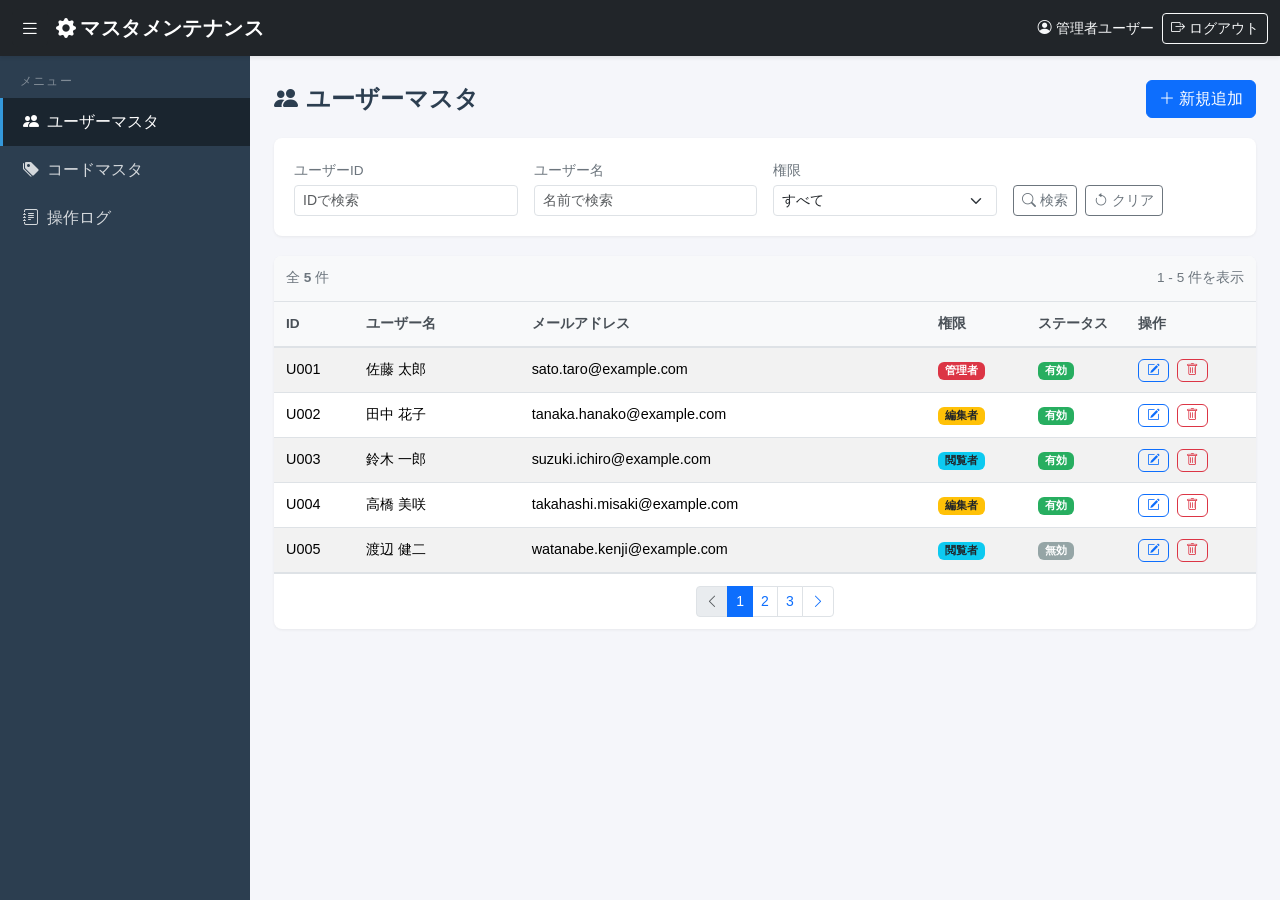
==== src/MasterMaintenance.Api/wwwroot/index.html @ 310987c2 "Phase 1: プロジェクト基盤の構築 - .NET 10 Web API プロジェクト + xUnit テストプロジェクト作成 - 既存 HTML/CSS を wwwroot/ に移動、静的ファイ" ====
<!DOCTYPE html>
<html lang="ja">
<head>
  <meta charset="UTF-8">
  <meta name="viewport" content="width=device-width, initial-scale=1.0">
  <title>マスタメンテナンス - ユーザーマスタ</title>
  <!-- Bootstrap 5 CSS -->
  <link href="https://cdn.jsdelivr.net/npm/bootstrap@5.3.3/dist/css/bootstrap.min.css" rel="stylesheet">
  <!-- Bootstrap Icons -->
  <link href="https://cdn.jsdelivr.net/npm/bootstrap-icons@1.11.3/font/bootstrap-icons.min.css" rel="stylesheet">
  <!-- Custom CSS -->
  <link href="css/style.css" rel="stylesheet">
</head>
<body>

  <!-- ===== Header ===== -->
  <nav class="navbar navbar-expand navbar-dark bg-dark fixed-top">
    <div class="container-fluid">
      <button class="btn btn-dark me-2" id="sidebarToggle">
        <i class="bi bi-list"></i>
      </button>
      <a class="navbar-brand" href="index.html">
        <i class="bi bi-gear-fill me-1"></i>マスタメンテナンス
      </a>
      <div class="ms-auto d-flex align-items-center">
        <span class="text-light small me-2">
          <i class="bi bi-person-circle me-1"></i>管理者ユーザー
        </span>
        <a href="#" class="btn btn-outline-light btn-sm">
          <i class="bi bi-box-arrow-right"></i> ログアウト
        </a>
      </div>
    </div>
  </nav>

  <!-- Spacer for fixed navbar -->
  <div style="height: var(--header-height);"></div>

  <!-- ===== Sidebar ===== -->
  <nav id="sidebar">
    <div class="sidebar-heading">メニュー</div>
    <ul class="nav flex-column">
      <li class="nav-item">
        <a class="nav-link active" href="index.html">
          <i class="bi bi-people-fill"></i>ユーザーマスタ
        </a>
      </li>
      <li class="nav-item">
        <a class="nav-link" href="codes.html">
          <i class="bi bi-tags-fill"></i>コードマスタ
        </a>
      </li>
      <li class="nav-item">
        <a class="nav-link" href="audit-logs.html">
          <i class="bi bi-journal-text"></i>操作ログ
        </a>
      </li>
    </ul>
  </nav>

  <!-- ===== Main Content ===== -->
  <div id="main-content">

    <!-- Page Header -->
    <div class="page-header">
      <h4><i class="bi bi-people-fill me-2"></i>ユーザーマスタ</h4>
      <button class="btn btn-primary" data-bs-toggle="modal" data-bs-target="#userModal">
        <i class="bi bi-plus-lg me-1"></i>新規追加
      </button>
    </div>

    <!-- Search Area -->
    <div class="search-area">
      <form>
        <div class="row g-3 align-items-end">
          <div class="col-md-3">
            <label class="form-label">ユーザーID</label>
            <input type="text" class="form-control form-control-sm" placeholder="IDで検索">
          </div>
          <div class="col-md-3">
            <label class="form-label">ユーザー名</label>
            <input type="text" class="form-control form-control-sm" placeholder="名前で検索">
          </div>
          <div class="col-md-3">
            <label class="form-label">権限</label>
            <select class="form-select form-select-sm">
              <option value="">すべて</option>
              <option value="admin">管理者</option>
              <option value="editor">編集者</option>
              <option value="viewer">閲覧者</option>
            </select>
          </div>
          <div class="col-md-3">
            <button type="button" class="btn btn-outline-secondary btn-sm me-1">
              <i class="bi bi-search me-1"></i>検索
            </button>
            <button type="button" class="btn btn-outline-secondary btn-sm">
              <i class="bi bi-arrow-counterclockwise me-1"></i>クリア
            </button>
          </div>
        </div>
      </form>
    </div>

    <!-- Table -->
    <div class="table-card">
      <div class="table-info-bar">
        <span>全 <strong>5</strong> 件</span>
        <span>1 - 5 件を表示</span>
      </div>
      <div class="table-responsive">
        <table class="table table-striped table-hover">
          <thead>
            <tr>
              <th style="width: 80px;">ID</th>
              <th>ユーザー名</th>
              <th>メールアドレス</th>
              <th style="width: 100px;">権限</th>
              <th style="width: 100px;">ステータス</th>
              <th style="width: 130px;">操作</th>
            </tr>
          </thead>
          <tbody>
            <tr>
              <td>U001</td>
              <td>佐藤 太郎</td>
              <td>sato.taro@example.com</td>
              <td><span class="badge bg-danger">管理者</span></td>
              <td><span class="badge badge-active">有効</span></td>
              <td>
                <button class="btn btn-outline-primary btn-action me-1" data-bs-toggle="modal" data-bs-target="#userModal">
                  <i class="bi bi-pencil-square"></i>
                </button>
                <button class="btn btn-outline-danger btn-action" data-bs-toggle="modal" data-bs-target="#deleteModal">
                  <i class="bi bi-trash"></i>
                </button>
              </td>
            </tr>
            <tr>
              <td>U002</td>
              <td>田中 花子</td>
              <td>tanaka.hanako@example.com</td>
              <td><span class="badge bg-warning text-dark">編集者</span></td>
              <td><span class="badge badge-active">有効</span></td>
              <td>
                <button class="btn btn-outline-primary btn-action me-1" data-bs-toggle="modal" data-bs-target="#userModal">
                  <i class="bi bi-pencil-square"></i>
                </button>
                <button class="btn btn-outline-danger btn-action" data-bs-toggle="modal" data-bs-target="#deleteModal">
                  <i class="bi bi-trash"></i>
                </button>
              </td>
            </tr>
            <tr>
              <td>U003</td>
              <td>鈴木 一郎</td>
              <td>suzuki.ichiro@example.com</td>
              <td><span class="badge bg-info text-dark">閲覧者</span></td>
              <td><span class="badge badge-active">有効</span></td>
              <td>
                <button class="btn btn-outline-primary btn-action me-1" data-bs-toggle="modal" data-bs-target="#userModal">
                  <i class="bi bi-pencil-square"></i>
                </button>
                <button class="btn btn-outline-danger btn-action" data-bs-toggle="modal" data-bs-target="#deleteModal">
                  <i class="bi bi-trash"></i>
                </button>
              </td>
            </tr>
            <tr>
              <td>U004</td>
              <td>高橋 美咲</td>
              <td>takahashi.misaki@example.com</td>
              <td><span class="badge bg-warning text-dark">編集者</span></td>
              <td><span class="badge badge-active">有効</span></td>
              <td>
                <button class="btn btn-outline-primary btn-action me-1" data-bs-toggle="modal" data-bs-target="#userModal">
                  <i class="bi bi-pencil-square"></i>
                </button>
                <button class="btn btn-outline-danger btn-action" data-bs-toggle="modal" data-bs-target="#deleteModal">
                  <i class="bi bi-trash"></i>
                </button>
              </td>
            </tr>
            <tr>
              <td>U005</td>
              <td>渡辺 健二</td>
              <td>watanabe.kenji@example.com</td>
              <td><span class="badge bg-info text-dark">閲覧者</span></td>
              <td><span class="badge badge-inactive">無効</span></td>
              <td>
                <button class="btn btn-outline-primary btn-action me-1" data-bs-toggle="modal" data-bs-target="#userModal">
                  <i class="bi bi-pencil-square"></i>
                </button>
                <button class="btn btn-outline-danger btn-action" data-bs-toggle="modal" data-bs-target="#deleteModal">
                  <i class="bi bi-trash"></i>
                </button>
              </td>
            </tr>
          </tbody>
        </table>
      </div>

      <!-- Pagination -->
      <div class="pagination-area">
        <nav>
          <ul class="pagination pagination-sm mb-0">
            <li class="page-item disabled">
              <a class="page-link" href="#"><i class="bi bi-chevron-left"></i></a>
            </li>
            <li class="page-item active"><a class="page-link" href="#">1</a></li>
            <li class="page-item"><a class="page-link" href="#">2</a></li>
            <li class="page-item"><a class="page-link" href="#">3</a></li>
            <li class="page-item">
              <a class="page-link" href="#"><i class="bi bi-chevron-right"></i></a>
            </li>
          </ul>
        </nav>
      </div>
    </div>

  </div><!-- /main-content -->

  <!-- ===== User Edit Modal ===== -->
  <div class="modal fade" id="userModal" tabindex="-1" aria-labelledby="userModalLabel" aria-hidden="true">
    <div class="modal-dialog">
      <div class="modal-content">
        <div class="modal-header">
          <h5 class="modal-title" id="userModalLabel">
            <i class="bi bi-person-plus-fill me-2"></i>ユーザー登録・編集
          </h5>
          <button type="button" class="btn-close" data-bs-dismiss="modal" aria-label="閉じる"></button>
        </div>
        <div class="modal-body">
          <form>
            <div class="mb-3">
              <label class="form-label required">ユーザーID</label>
              <input type="text" class="form-control" placeholder="例: U006">
              <div class="form-text">新規登録時のみ入力してください。</div>
            </div>
            <div class="mb-3">
              <label class="form-label required">ユーザー名</label>
              <input type="text" class="form-control" placeholder="例: 山田 太郎">
            </div>
            <div class="mb-3">
              <label class="form-label required">メールアドレス</label>
              <input type="email" class="form-control" placeholder="例: yamada@example.com">
            </div>
            <div class="mb-3">
              <label class="form-label required">権限</label>
              <select class="form-select">
                <option value="">選択してください</option>
                <option value="admin">管理者</option>
                <option value="editor">編集者</option>
                <option value="viewer">閲覧者</option>
              </select>
            </div>
            <div class="mb-3">
              <label class="form-label">ステータス</label>
              <div class="form-check form-switch">
                <input class="form-check-input" type="checkbox" id="statusSwitch" checked>
                <label class="form-check-label" for="statusSwitch">有効</label>
              </div>
            </div>
          </form>
        </div>
        <div class="modal-footer">
          <button type="button" class="btn btn-secondary" data-bs-dismiss="modal">
            <i class="bi bi-x-lg me-1"></i>キャンセル
          </button>
          <button type="button" class="btn btn-primary">
            <i class="bi bi-check-lg me-1"></i>保存
          </button>
        </div>
      </div>
    </div>
  </div>

  <!-- ===== Delete Confirm Modal ===== -->
  <div class="modal fade" id="deleteModal" tabindex="-1" aria-labelledby="deleteModalLabel" aria-hidden="true">
    <div class="modal-dialog modal-sm">
      <div class="modal-content">
        <div class="modal-header">
          <h5 class="modal-title" id="deleteModalLabel">
            <i class="bi bi-exclamation-triangle-fill text-danger me-2"></i>削除確認
          </h5>
          <button type="button" class="btn-close" data-bs-dismiss="modal" aria-label="閉じる"></button>
        </div>
        <div class="modal-body">
          <p>このユーザーを削除してもよろしいですか？</p>
          <p class="text-muted small mb-0">この操作は取り消せません。</p>
        </div>
        <div class="modal-footer">
          <button type="button" class="btn btn-secondary btn-sm" data-bs-dismiss="modal">キャンセル</button>
          <button type="button" class="btn btn-danger btn-sm">
            <i class="bi bi-trash me-1"></i>削除する
          </button>
        </div>
      </div>
    </div>
  </div>

  <!-- Bootstrap 5 JS Bundle -->
  <script src="https://cdn.jsdelivr.net/npm/bootstrap@5.3.3/dist/js/bootstrap.bundle.min.js"></script>
  <!-- Sidebar Toggle (minimal JS for design) -->
  <script>
    document.getElementById('sidebarToggle').addEventListener('click', function () {
      document.getElementById('sidebar').classList.toggle('collapsed');
      document.getElementById('main-content').classList.toggle('expanded');
    });
  </script>
</body>
</html>
---- src/MasterMaintenance.Api/wwwroot/css/style.css ----
/* ========================================
   マスタメンテナンス - カスタムスタイル
   ======================================== */

/* --- Layout --- */
:root {
  --sidebar-width: 250px;
  --sidebar-bg: #2c3e50;
  --sidebar-hover: #34495e;
  --sidebar-active: #1a252f;
  --header-height: 56px;
}

body {
  font-family: "Segoe UI", "Meiryo", sans-serif;
  background-color: #f5f6fa;
  overflow-x: hidden;
}

/* --- Sidebar --- */
#sidebar {
  width: var(--sidebar-width);
  min-height: calc(100vh - var(--header-height));
  background-color: var(--sidebar-bg);
  transition: margin-left 0.3s ease;
  position: fixed;
  top: var(--header-height);
  left: 0;
  bottom: 0;
  z-index: 1000;
  overflow-y: auto;
}

#sidebar.collapsed {
  margin-left: calc(-1 * var(--sidebar-width));
}

#sidebar .nav-link {
  color: rgba(255, 255, 255, 0.8);
  padding: 0.75rem 1.25rem;
  border-left: 3px solid transparent;
  transition: all 0.2s ease;
}

#sidebar .nav-link:hover {
  color: #fff;
  background-color: var(--sidebar-hover);
  border-left-color: rgba(255, 255, 255, 0.3);
}

#sidebar .nav-link.active {
  color: #fff;
  background-color: var(--sidebar-active);
  border-left-color: #3498db;
}

#sidebar .nav-link i {
  width: 1.5rem;
  text-align: center;
  margin-right: 0.5rem;
}

.sidebar-heading {
  color: rgba(255, 255, 255, 0.4);
  font-size: 0.75rem;
  text-transform: uppercase;
  letter-spacing: 0.1em;
  padding: 1rem 1.25rem 0.5rem;
}

/* --- Main Content --- */
#main-content {
  margin-left: var(--sidebar-width);
  padding: 1.5rem;
  min-height: calc(100vh - var(--header-height));
  transition: margin-left 0.3s ease;
}

#main-content.expanded {
  margin-left: 0;
}

/* --- Header / Navbar --- */
.navbar {
  height: var(--header-height);
  box-shadow: 0 2px 4px rgba(0, 0, 0, 0.08);
  z-index: 1050;
}

.navbar-brand {
  font-weight: 600;
  letter-spacing: 0.02em;
}

#sidebarToggle {
  border: none;
  font-size: 1.25rem;
  padding: 0.25rem 0.5rem;
}

/* --- Page Header --- */
.page-header {
  display: flex;
  justify-content: space-between;
  align-items: center;
  margin-bottom: 1.25rem;
}

.page-header h4 {
  margin: 0;
  font-weight: 600;
  color: #2c3e50;
}

/* --- Search Area --- */
.search-area {
  background-color: #fff;
  border-radius: 0.5rem;
  padding: 1.25rem;
  margin-bottom: 1.25rem;
  box-shadow: 0 1px 3px rgba(0, 0, 0, 0.06);
}

.search-area .form-label {
  font-size: 0.85rem;
  font-weight: 500;
  color: #6c757d;
  margin-bottom: 0.25rem;
}

/* --- Table Card --- */
.table-card {
  background-color: #fff;
  border-radius: 0.5rem;
  box-shadow: 0 1px 3px rgba(0, 0, 0, 0.06);
  overflow: hidden;
}

.table-card .table {
  margin-bottom: 0;
}

.table-card .table thead th {
  background-color: #f8f9fa;
  border-bottom: 2px solid #dee2e6;
  font-weight: 600;
  font-size: 0.85rem;
  color: #495057;
  white-space: nowrap;
  padding: 0.75rem;
}

.table-card .table tbody td {
  vertical-align: middle;
  padding: 0.65rem 0.75rem;
  font-size: 0.9rem;
}

.table-card .table-info-bar {
  padding: 0.75rem;
  background-color: #f8f9fa;
  border-bottom: 1px solid #dee2e6;
  display: flex;
  justify-content: space-between;
  align-items: center;
  font-size: 0.85rem;
  color: #6c757d;
}

/* --- Action Buttons in Table --- */
.btn-action {
  padding: 0.25rem 0.5rem;
  font-size: 0.8rem;
  line-height: 1;
}

/* --- Pagination --- */
.pagination-area {
  padding: 0.75rem;
  display: flex;
  justify-content: center;
  align-items: center;
  border-top: 1px solid #dee2e6;
}

/* --- Modal --- */
.modal-header {
  background-color: #f8f9fa;
  border-bottom: 1px solid #dee2e6;
}

.modal-header .modal-title {
  font-weight: 600;
  font-size: 1rem;
}

.modal-body .form-label {
  font-weight: 500;
  font-size: 0.85rem;
  color: #495057;
}

.modal-body .required::after {
  content: " *";
  color: #dc3545;
}

/* --- Badge --- */
.badge-active {
  background-color: #27ae60;
}

.badge-inactive {
  background-color: #95a5a6;
}

/* --- Responsive --- */
@media (max-width: 768px) {
  #sidebar {
    margin-left: calc(-1 * var(--sidebar-width));
  }

  #sidebar.show {
    margin-left: 0;
  }

  #main-content {
    margin-left: 0;
  }

  .page-header {
    flex-direction: column;
    align-items: flex-start;
    gap: 0.75rem;
  }
}
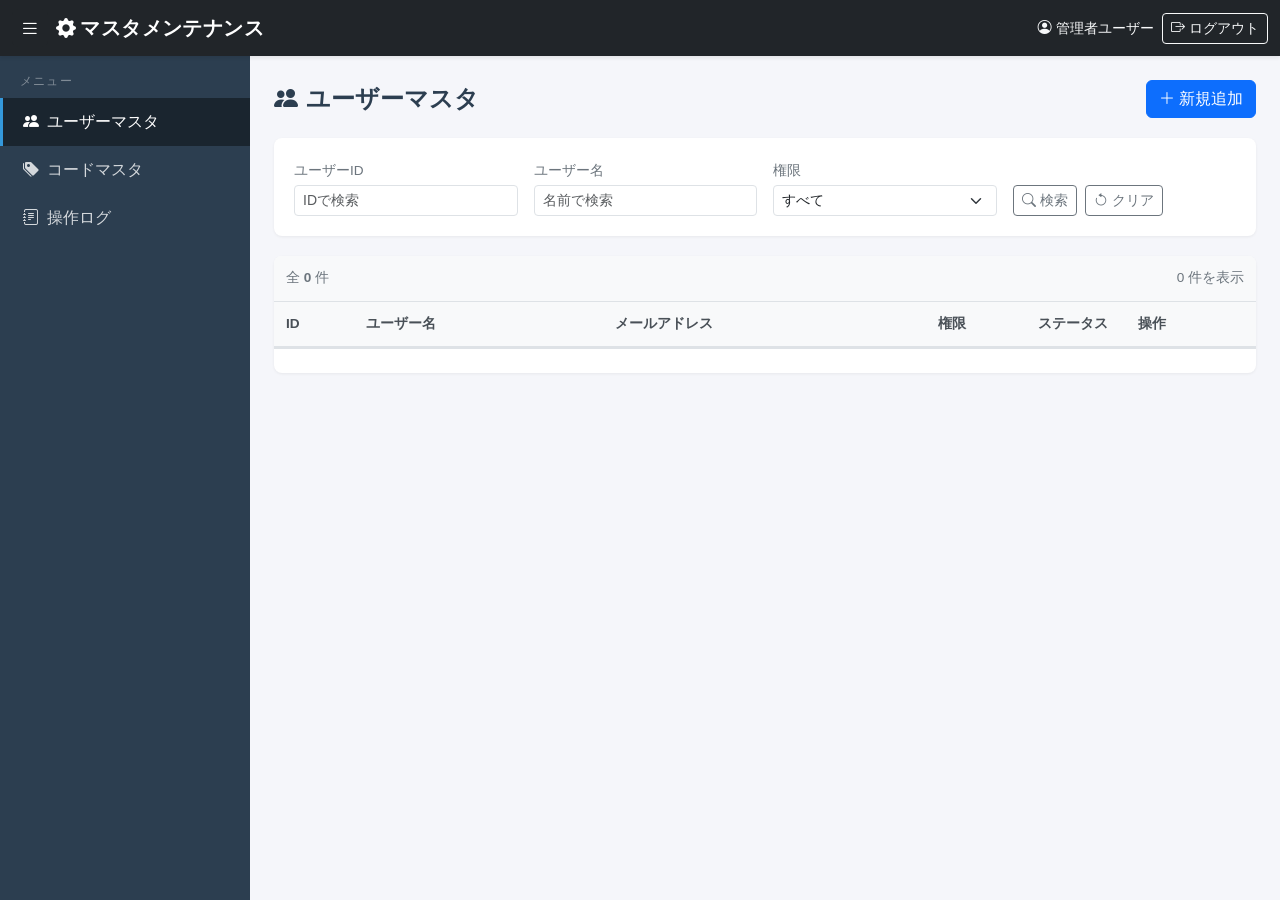
==== commit c1418ab9: "Phase 3: ユーザーマスタ API - UsersController（CRUD + 検索 + ページネーション） - DTO（UserResponse, CreateUserRequest, " ====
--- a/src/MasterMaintenance.Api/wwwroot/index.html
+++ b/src/MasterMaintenance.Api/wwwroot/index.html
@@ -64,7 +64,7 @@
     <!-- Page Header -->
     <div class="page-header">
       <h4><i class="bi bi-people-fill me-2"></i>ユーザーマスタ</h4>
-      <button class="btn btn-primary" data-bs-toggle="modal" data-bs-target="#userModal">
+      <button class="btn btn-primary" id="btnAddUser">
         <i class="bi bi-plus-lg me-1"></i>新規追加
       </button>
     </div>
@@ -75,15 +75,15 @@
         <div class="row g-3 align-items-end">
           <div class="col-md-3">
             <label class="form-label">ユーザーID</label>
-            <input type="text" class="form-control form-control-sm" placeholder="IDで検索">
+            <input type="text" class="form-control form-control-sm" id="searchId" placeholder="IDで検索">
           </div>
           <div class="col-md-3">
             <label class="form-label">ユーザー名</label>
-            <input type="text" class="form-control form-control-sm" placeholder="名前で検索">
+            <input type="text" class="form-control form-control-sm" id="searchUserName" placeholder="名前で検索">
           </div>
           <div class="col-md-3">
             <label class="form-label">権限</label>
-            <select class="form-select form-select-sm">
+            <select class="form-select form-select-sm" id="searchRole">
               <option value="">すべて</option>
               <option value="admin">管理者</option>
               <option value="editor">編集者</option>
@@ -91,10 +91,10 @@
             </select>
           </div>
           <div class="col-md-3">
-            <button type="button" class="btn btn-outline-secondary btn-sm me-1">
+            <button type="button" class="btn btn-outline-secondary btn-sm me-1" id="btnSearch">
               <i class="bi bi-search me-1"></i>検索
             </button>
-            <button type="button" class="btn btn-outline-secondary btn-sm">
+            <button type="button" class="btn btn-outline-secondary btn-sm" id="btnClear">
               <i class="bi bi-arrow-counterclockwise me-1"></i>クリア
             </button>
           </div>
@@ -105,8 +105,8 @@
     <!-- Table -->
     <div class="table-card">
       <div class="table-info-bar">
-        <span>全 <strong>5</strong> 件</span>
-        <span>1 - 5 件を表示</span>
+        <span>全 <strong id="totalCount">0</strong> 件</span>
+        <span id="showingRange">0 件を表示</span>
       </div>
       <div class="table-responsive">
         <table class="table table-striped table-hover">
@@ -120,82 +120,7 @@
               <th style="width: 130px;">操作</th>
             </tr>
           </thead>
-          <tbody>
-            <tr>
-              <td>U001</td>
-              <td>佐藤 太郎</td>
-              <td>sato.taro@example.com</td>
-              <td><span class="badge bg-danger">管理者</span></td>
-              <td><span class="badge badge-active">有効</span></td>
-              <td>
-                <button class="btn btn-outline-primary btn-action me-1" data-bs-toggle="modal" data-bs-target="#userModal">
-                  <i class="bi bi-pencil-square"></i>
-                </button>
-                <button class="btn btn-outline-danger btn-action" data-bs-toggle="modal" data-bs-target="#deleteModal">
-                  <i class="bi bi-trash"></i>
-                </button>
-              </td>
-            </tr>
-            <tr>
-              <td>U002</td>
-              <td>田中 花子</td>
-              <td>tanaka.hanako@example.com</td>
-              <td><span class="badge bg-warning text-dark">編集者</span></td>
-              <td><span class="badge badge-active">有効</span></td>
-              <td>
-                <button class="btn btn-outline-primary btn-action me-1" data-bs-toggle="modal" data-bs-target="#userModal">
-                  <i class="bi bi-pencil-square"></i>
-                </button>
-                <button class="btn btn-outline-danger btn-action" data-bs-toggle="modal" data-bs-target="#deleteModal">
-                  <i class="bi bi-trash"></i>
-                </button>
-              </td>
-            </tr>
-            <tr>
-              <td>U003</td>
-              <td>鈴木 一郎</td>
-              <td>suzuki.ichiro@example.com</td>
-              <td><span class="badge bg-info text-dark">閲覧者</span></td>
-              <td><span class="badge badge-active">有効</span></td>
-              <td>
-                <button class="btn btn-outline-primary btn-action me-1" data-bs-toggle="modal" data-bs-target="#userModal">
-                  <i class="bi bi-pencil-square"></i>
-                </button>
-                <button class="btn btn-outline-danger btn-action" data-bs-toggle="modal" data-bs-target="#deleteModal">
-                  <i class="bi bi-trash"></i>
-                </button>
-              </td>
-            </tr>
-            <tr>
-              <td>U004</td>
-              <td>高橋 美咲</td>
-              <td>takahashi.misaki@example.com</td>
-              <td><span class="badge bg-warning text-dark">編集者</span></td>
-              <td><span class="badge badge-active">有効</span></td>
-              <td>
-                <button class="btn btn-outline-primary btn-action me-1" data-bs-toggle="modal" data-bs-target="#userModal">
-                  <i class="bi bi-pencil-square"></i>
-                </button>
-                <button class="btn btn-outline-danger btn-action" data-bs-toggle="modal" data-bs-target="#deleteModal">
-                  <i class="bi bi-trash"></i>
-                </button>
-              </td>
-            </tr>
-            <tr>
-              <td>U005</td>
-              <td>渡辺 健二</td>
-              <td>watanabe.kenji@example.com</td>
-              <td><span class="badge bg-info text-dark">閲覧者</span></td>
-              <td><span class="badge badge-inactive">無効</span></td>
-              <td>
-                <button class="btn btn-outline-primary btn-action me-1" data-bs-toggle="modal" data-bs-target="#userModal">
-                  <i class="bi bi-pencil-square"></i>
-                </button>
-                <button class="btn btn-outline-danger btn-action" data-bs-toggle="modal" data-bs-target="#deleteModal">
-                  <i class="bi bi-trash"></i>
-                </button>
-              </td>
-            </tr>
+          <tbody id="userTableBody">
           </tbody>
         </table>
       </div>
@@ -203,16 +128,7 @@
       <!-- Pagination -->
       <div class="pagination-area">
         <nav>
-          <ul class="pagination pagination-sm mb-0">
-            <li class="page-item disabled">
-              <a class="page-link" href="#"><i class="bi bi-chevron-left"></i></a>
-            </li>
-            <li class="page-item active"><a class="page-link" href="#">1</a></li>
-            <li class="page-item"><a class="page-link" href="#">2</a></li>
-            <li class="page-item"><a class="page-link" href="#">3</a></li>
-            <li class="page-item">
-              <a class="page-link" href="#"><i class="bi bi-chevron-right"></i></a>
-            </li>
+          <ul class="pagination pagination-sm mb-0" id="pagination">
           </ul>
         </nav>
       </div>
@@ -231,23 +147,29 @@
           <button type="button" class="btn-close" data-bs-dismiss="modal" aria-label="閉じる"></button>
         </div>
         <div class="modal-body">
-          <form>
-            <div class="mb-3">
+          <form id="userForm">
+            <input type="hidden" id="formMode" value="create">
+            <div class="mb-3" id="idFieldGroup">
               <label class="form-label required">ユーザーID</label>
-              <input type="text" class="form-control" placeholder="例: U006">
+              <input type="text" class="form-control" id="formId" placeholder="例: U006">
               <div class="form-text">新規登録時のみ入力してください。</div>
             </div>
             <div class="mb-3">
               <label class="form-label required">ユーザー名</label>
-              <input type="text" class="form-control" placeholder="例: 山田 太郎">
+              <input type="text" class="form-control" id="formUserName" placeholder="例: 山田 太郎">
             </div>
             <div class="mb-3">
               <label class="form-label required">メールアドレス</label>
-              <input type="email" class="form-control" placeholder="例: yamada@example.com">
+              <input type="email" class="form-control" id="formEmail" placeholder="例: yamada@example.com">
+            </div>
+            <div class="mb-3">
+              <label class="form-label" id="passwordLabel">パスワード</label>
+              <input type="password" class="form-control" id="formPassword" placeholder="パスワードを入力">
+              <div class="form-text" id="passwordHelp">編集時は空欄のままにすると既存のパスワードを維持します。</div>
             </div>
             <div class="mb-3">
               <label class="form-label required">権限</label>
-              <select class="form-select">
+              <select class="form-select" id="formRole">
                 <option value="">選択してください</option>
                 <option value="admin">管理者</option>
                 <option value="editor">編集者</option>
@@ -257,8 +179,8 @@
             <div class="mb-3">
               <label class="form-label">ステータス</label>
               <div class="form-check form-switch">
-                <input class="form-check-input" type="checkbox" id="statusSwitch" checked>
-                <label class="form-check-label" for="statusSwitch">有効</label>
+                <input class="form-check-input" type="checkbox" id="formIsActive" checked>
+                <label class="form-check-label" for="formIsActive">有効</label>
               </div>
             </div>
           </form>
@@ -267,7 +189,7 @@
           <button type="button" class="btn btn-secondary" data-bs-dismiss="modal">
             <i class="bi bi-x-lg me-1"></i>キャンセル
           </button>
-          <button type="button" class="btn btn-primary">
+          <button type="button" class="btn btn-primary" id="btnSaveUser">
             <i class="bi bi-check-lg me-1"></i>保存
           </button>
         </div>
@@ -291,7 +213,7 @@
         </div>
         <div class="modal-footer">
           <button type="button" class="btn btn-secondary btn-sm" data-bs-dismiss="modal">キャンセル</button>
-          <button type="button" class="btn btn-danger btn-sm">
+          <button type="button" class="btn btn-danger btn-sm" id="btnConfirmDelete">
             <i class="bi bi-trash me-1"></i>削除する
           </button>
         </div>
@@ -308,5 +230,229 @@
       document.getElementById('main-content').classList.toggle('expanded');
     });
   </script>
+  <!-- User CRUD Script -->
+  <script>
+    const API_BASE = '/api/users';
+    let currentPage = 1;
+    const pageSize = 10;
+    let deleteTargetId = null;
+
+    const userModal = new bootstrap.Modal(document.getElementById('userModal'));
+    const deleteModal = new bootstrap.Modal(document.getElementById('deleteModal'));
+
+    // --- 権限バッジ ---
+    function roleBadge(role) {
+      switch (role) {
+        case 'admin':  return '<span class="badge bg-danger">管理者</span>';
+        case 'editor': return '<span class="badge bg-warning text-dark">編集者</span>';
+        case 'viewer': return '<span class="badge bg-info text-dark">閲覧者</span>';
+        default:       return '<span class="badge bg-secondary">' + role + '</span>';
+      }
+    }
+
+    // --- ステータスバッジ ---
+    function statusBadge(isActive) {
+      return isActive
+        ? '<span class="badge badge-active">有効</span>'
+        : '<span class="badge badge-inactive">無効</span>';
+    }
+
+    // --- ユーザー一覧取得 ---
+    async function loadUsers(page) {
+      currentPage = page || 1;
+      const params = new URLSearchParams();
+      const id = document.getElementById('searchId').value.trim();
+      const userName = document.getElementById('searchUserName').value.trim();
+      const role = document.getElementById('searchRole').value;
+
+      if (id) params.set('id', id);
+      if (userName) params.set('userName', userName);
+      if (role) params.set('role', role);
+      params.set('page', currentPage);
+      params.set('pageSize', pageSize);
+
+      try {
+        const res = await fetch(API_BASE + '?' + params.toString());
+        if (!res.ok) throw new Error('データの取得に失敗しました。');
+        const data = await res.json();
+        renderTable(data);
+        renderPagination(data);
+        renderInfoBar(data);
+      } catch (e) {
+        alert(e.message);
+      }
+    }
+
+    // --- テーブル描画 ---
+    function renderTable(data) {
+      const tbody = document.getElementById('userTableBody');
+      if (data.items.length === 0) {
+        tbody.innerHTML = '<tr><td colspan="6" class="text-center text-muted py-4">データがありません</td></tr>';
+        return;
+      }
+      tbody.innerHTML = data.items.map(u => `
+        <tr>
+          <td>${u.id}</td>
+          <td>${u.userName}</td>
+          <td>${u.email}</td>
+          <td>${roleBadge(u.role)}</td>
+          <td>${statusBadge(u.isActive)}</td>
+          <td>
+            <button class="btn btn-outline-primary btn-action me-1" onclick="openEditModal('${u.id}')">
+              <i class="bi bi-pencil-square"></i>
+            </button>
+            <button class="btn btn-outline-danger btn-action" onclick="openDeleteModal('${u.id}')">
+              <i class="bi bi-trash"></i>
+            </button>
+          </td>
+        </tr>
+      `).join('');
+    }
+
+    // --- 件数表示 ---
+    function renderInfoBar(data) {
+      document.getElementById('totalCount').textContent = data.totalCount;
+      const start = (data.page - 1) * data.pageSize + 1;
+      const end = Math.min(data.page * data.pageSize, data.totalCount);
+      document.getElementById('showingRange').textContent =
+        data.totalCount > 0 ? start + ' - ' + end + ' 件を表示' : '0 件を表示';
+    }
+
+    // --- ページネーション描画 ---
+    function renderPagination(data) {
+      const totalPages = Math.ceil(data.totalCount / data.pageSize);
+      const ul = document.getElementById('pagination');
+      if (totalPages <= 1) { ul.innerHTML = ''; return; }
+
+      let html = '';
+      // 前へ
+      html += '<li class="page-item ' + (data.page <= 1 ? 'disabled' : '') + '">';
+      html += '<a class="page-link" href="#" onclick="loadUsers(' + (data.page - 1) + '); return false;"><i class="bi bi-chevron-left"></i></a></li>';
+
+      for (let i = 1; i <= totalPages; i++) {
+        html += '<li class="page-item ' + (i === data.page ? 'active' : '') + '">';
+        html += '<a class="page-link" href="#" onclick="loadUsers(' + i + '); return false;">' + i + '</a></li>';
+      }
+
+      // 次へ
+      html += '<li class="page-item ' + (data.page >= totalPages ? 'disabled' : '') + '">';
+      html += '<a class="page-link" href="#" onclick="loadUsers(' + (data.page + 1) + '); return false;"><i class="bi bi-chevron-right"></i></a></li>';
+
+      ul.innerHTML = html;
+    }
+
+    // --- 新規追加モーダル ---
+    document.getElementById('btnAddUser').addEventListener('click', function () {
+      document.getElementById('formMode').value = 'create';
+      document.getElementById('userModalLabel').innerHTML = '<i class="bi bi-person-plus-fill me-2"></i>ユーザー登録';
+      document.getElementById('idFieldGroup').style.display = '';
+      document.getElementById('formId').value = '';
+      document.getElementById('formId').disabled = false;
+      document.getElementById('formUserName').value = '';
+      document.getElementById('formEmail').value = '';
+      document.getElementById('formPassword').value = '';
+      document.getElementById('formRole').value = '';
+      document.getElementById('formIsActive').checked = true;
+      document.getElementById('passwordLabel').classList.add('required');
+      document.getElementById('passwordHelp').style.display = 'none';
+      userModal.show();
+    });
+
+    // --- 編集モーダル ---
+    async function openEditModal(id) {
+      try {
+        const res = await fetch(API_BASE + '/' + id);
+        if (!res.ok) throw new Error('ユーザー情報の取得に失敗しました。');
+        const user = await res.json();
+
+        document.getElementById('formMode').value = 'edit';
+        document.getElementById('userModalLabel').innerHTML = '<i class="bi bi-pencil-square me-2"></i>ユーザー編集';
+        document.getElementById('idFieldGroup').style.display = 'none';
+        document.getElementById('formId').value = user.id;
+        document.getElementById('formId').disabled = true;
+        document.getElementById('formUserName').value = user.userName;
+        document.getElementById('formEmail').value = user.email;
+        document.getElementById('formPassword').value = '';
+        document.getElementById('formRole').value = user.role;
+        document.getElementById('formIsActive').checked = user.isActive;
+        document.getElementById('passwordLabel').classList.remove('required');
+        document.getElementById('passwordHelp').style.display = '';
+        userModal.show();
+      } catch (e) {
+        alert(e.message);
+      }
+    }
+
+    // --- 保存 ---
+    document.getElementById('btnSaveUser').addEventListener('click', async function () {
+      const mode = document.getElementById('formMode').value;
+      const id = document.getElementById('formId').value.trim();
+      const userName = document.getElementById('formUserName').value.trim();
+      const email = document.getElementById('formEmail').value.trim();
+      const password = document.getElementById('formPassword').value;
+      const role = document.getElementById('formRole').value;
+      const isActive = document.getElementById('formIsActive').checked;
+
+      try {
+        let res;
+        if (mode === 'create') {
+          res = await fetch(API_BASE, {
+            method: 'POST',
+            headers: { 'Content-Type': 'application/json' },
+            body: JSON.stringify({ id, userName, email, password, role, isActive }),
+          });
+        } else {
+          res = await fetch(API_BASE + '/' + id, {
+            method: 'PUT',
+            headers: { 'Content-Type': 'application/json' },
+            body: JSON.stringify({ userName, email, password: password || null, role, isActive }),
+          });
+        }
+
+        if (!res.ok) {
+          const err = await res.json().catch(() => null);
+          throw new Error(err?.message || err?.title || '保存に失敗しました。');
+        }
+
+        userModal.hide();
+        loadUsers(mode === 'create' ? 1 : currentPage);
+      } catch (e) {
+        alert(e.message);
+      }
+    });
+
+    // --- 削除確認モーダル ---
+    function openDeleteModal(id) {
+      deleteTargetId = id;
+      deleteModal.show();
+    }
+
+    document.getElementById('btnConfirmDelete').addEventListener('click', async function () {
+      if (!deleteTargetId) return;
+      try {
+        const res = await fetch(API_BASE + '/' + deleteTargetId, { method: 'DELETE' });
+        if (!res.ok) throw new Error('削除に失敗しました。');
+        deleteModal.hide();
+        loadUsers(currentPage);
+      } catch (e) {
+        alert(e.message);
+      }
+    });
+
+    // --- 検索・クリア ---
+    document.getElementById('btnSearch').addEventListener('click', function () {
+      loadUsers(1);
+    });
+
+    document.getElementById('btnClear').addEventListener('click', function () {
+      document.getElementById('searchId').value = '';
+      document.getElementById('searchUserName').value = '';
+      document.getElementById('searchRole').value = '';
+      loadUsers(1);
+    });
+
+    // --- 初期ロード ---
+    loadUsers(1);
+  </script>
 </body>
 </html>
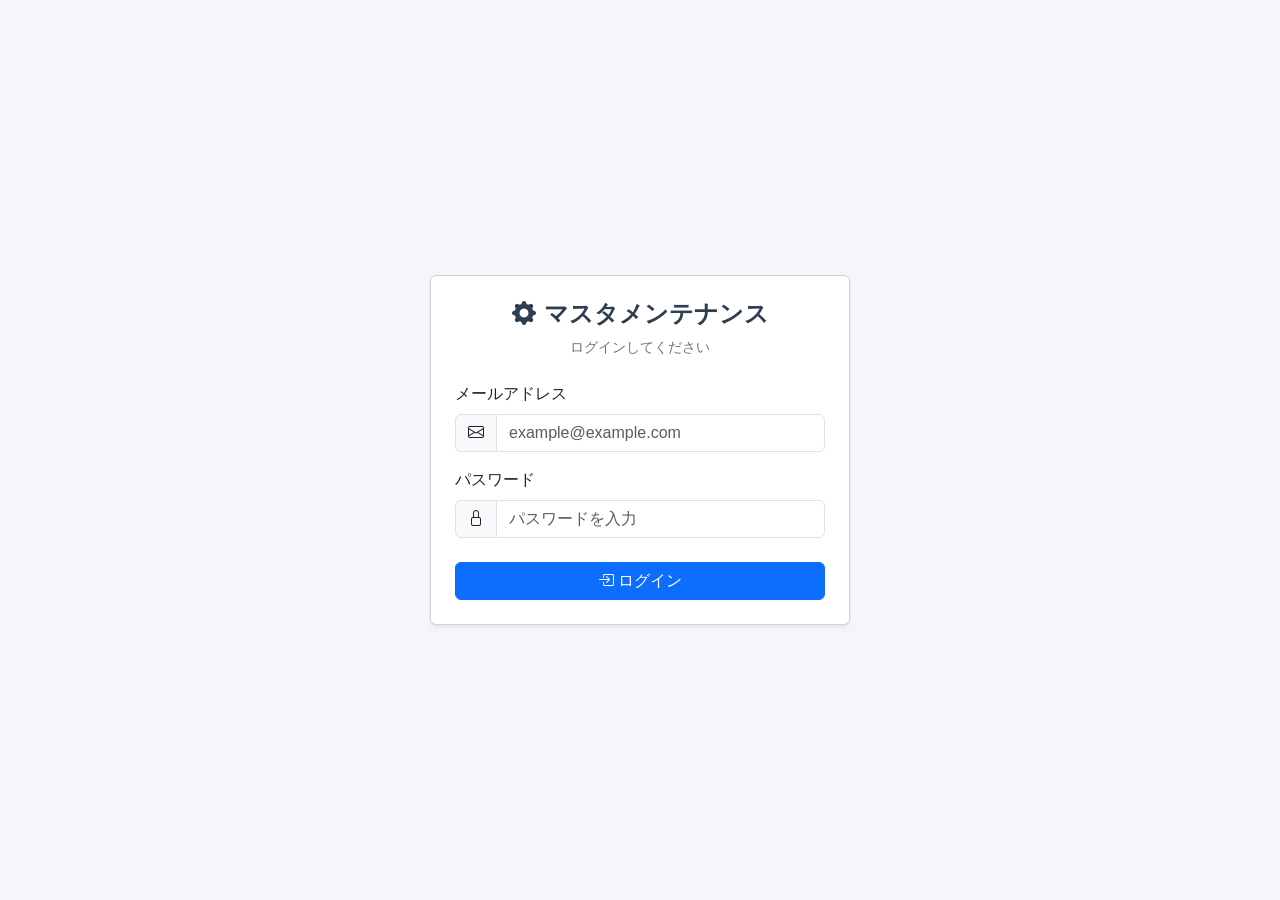
==== commit 5f3e8a92: "Phase 6: ロールベース認可 - コントローラーにロール別アクセス制御を適用 - ログイン画面（login.html）作成 - 全画面にトークン管理・ロール別UI制御を追加 - JWT clai" ====
--- a/src/MasterMaintenance.Api/wwwroot/index.html
+++ b/src/MasterMaintenance.Api/wwwroot/index.html
@@ -23,10 +23,10 @@
         <i class="bi bi-gear-fill me-1"></i>マスタメンテナンス
       </a>
       <div class="ms-auto d-flex align-items-center">
-        <span class="text-light small me-2">
-          <i class="bi bi-person-circle me-1"></i>管理者ユーザー
+        <span class="text-light small me-2" id="currentUserName">
+          <i class="bi bi-person-circle me-1"></i>
         </span>
-        <a href="#" class="btn btn-outline-light btn-sm">
+        <a href="#" class="btn btn-outline-light btn-sm" id="btnLogout">
           <i class="bi bi-box-arrow-right"></i> ログアウト
         </a>
       </div>
@@ -230,6 +230,59 @@
       document.getElementById('main-content').classList.toggle('expanded');
     });
   </script>
+  <!-- Auth Script -->
+  <script>
+    // --- トークン管理 ---
+    const token = localStorage.getItem('token');
+    if (!token) { location.href = 'login.html'; }
+
+    function parseJwt(t) {
+      try {
+        const payload = t.split('.')[1];
+        const json = atob(payload.replace(/-/g, '+').replace(/_/g, '/'));
+        return JSON.parse(json);
+      } catch { return null; }
+    }
+
+    const claims = parseJwt(token);
+    if (!claims) { localStorage.removeItem('token'); location.href = 'login.html'; }
+
+    // ユーザー名表示
+    const userName = claims['http://schemas.xmlsoap.org/ws/2005/05/identity/claims/name'] || '';
+    const userRole = claims['http://schemas.microsoft.com/ws/2008/06/identity/claims/role'] || '';
+    document.getElementById('currentUserName').innerHTML =
+      '<i class="bi bi-person-circle me-1"></i>' + userName;
+
+    // ログアウト
+    document.getElementById('btnLogout').addEventListener('click', function (e) {
+      e.preventDefault();
+      localStorage.removeItem('token');
+      location.href = 'login.html';
+    });
+
+    // 認証付き fetch ラッパー
+    async function authFetch(url, options = {}) {
+      options.headers = options.headers || {};
+      options.headers['Authorization'] = 'Bearer ' + token;
+      const res = await fetch(url, options);
+      if (res.status === 401) {
+        localStorage.removeItem('token');
+        location.href = 'login.html';
+      }
+      return res;
+    }
+
+    // --- ロールベース UI 制御 ---
+    (function () {
+      if (userRole === 'viewer') {
+        // 新規追加ボタンを非表示
+        document.getElementById('btnAddUser').style.display = 'none';
+      } else if (userRole === 'editor') {
+        // editor はユーザーの新規追加を非表示
+        document.getElementById('btnAddUser').style.display = 'none';
+      }
+    })();
+  </script>
   <!-- User CRUD Script -->
   <script>
     const API_BASE = '/api/users';
@@ -272,7 +325,7 @@
       params.set('pageSize', pageSize);
 
       try {
-        const res = await fetch(API_BASE + '?' + params.toString());
+        const res = await authFetch(API_BASE + '?' + params.toString());
         if (!res.ok) throw new Error('データの取得に失敗しました。');
         const data = await res.json();
         renderTable(data);
@@ -290,23 +343,23 @@
         tbody.innerHTML = '<tr><td colspan="6" class="text-center text-muted py-4">データがありません</td></tr>';
         return;
       }
-      tbody.innerHTML = data.items.map(u => `
-        <tr>
+      tbody.innerHTML = data.items.map(u => {
+        let actions = '';
+        if (userRole === 'admin' || userRole === 'editor') {
+          actions += `<button class="btn btn-outline-primary btn-action me-1" onclick="openEditModal('${u.id}')"><i class="bi bi-pencil-square"></i></button>`;
+        }
+        if (userRole === 'admin') {
+          actions += `<button class="btn btn-outline-danger btn-action" onclick="openDeleteModal('${u.id}')"><i class="bi bi-trash"></i></button>`;
+        }
+        return `<tr>
           <td>${u.id}</td>
           <td>${u.userName}</td>
           <td>${u.email}</td>
           <td>${roleBadge(u.role)}</td>
           <td>${statusBadge(u.isActive)}</td>
-          <td>
-            <button class="btn btn-outline-primary btn-action me-1" onclick="openEditModal('${u.id}')">
-              <i class="bi bi-pencil-square"></i>
-            </button>
-            <button class="btn btn-outline-danger btn-action" onclick="openDeleteModal('${u.id}')">
-              <i class="bi bi-trash"></i>
-            </button>
-          </td>
-        </tr>
-      `).join('');
+          <td>${actions}</td>
+        </tr>`;
+      }).join('');
     }
 
     // --- 件数表示 ---
@@ -361,7 +414,7 @@
     // --- 編集モーダル ---
     async function openEditModal(id) {
       try {
-        const res = await fetch(API_BASE + '/' + id);
+        const res = await authFetch(API_BASE + '/' + id);
         if (!res.ok) throw new Error('ユーザー情報の取得に失敗しました。');
         const user = await res.json();
 
@@ -396,13 +449,13 @@
       try {
         let res;
         if (mode === 'create') {
-          res = await fetch(API_BASE, {
+          res = await authFetch(API_BASE, {
             method: 'POST',
             headers: { 'Content-Type': 'application/json' },
             body: JSON.stringify({ id, userName, email, password, role, isActive }),
           });
         } else {
-          res = await fetch(API_BASE + '/' + id, {
+          res = await authFetch(API_BASE + '/' + id, {
             method: 'PUT',
             headers: { 'Content-Type': 'application/json' },
             body: JSON.stringify({ userName, email, password: password || null, role, isActive }),
@@ -430,7 +483,7 @@
     document.getElementById('btnConfirmDelete').addEventListener('click', async function () {
       if (!deleteTargetId) return;
       try {
-        const res = await fetch(API_BASE + '/' + deleteTargetId, { method: 'DELETE' });
+        const res = await authFetch(API_BASE + '/' + deleteTargetId, { method: 'DELETE' });
         if (!res.ok) throw new Error('削除に失敗しました。');
         deleteModal.hide();
         loadUsers(currentPage);
